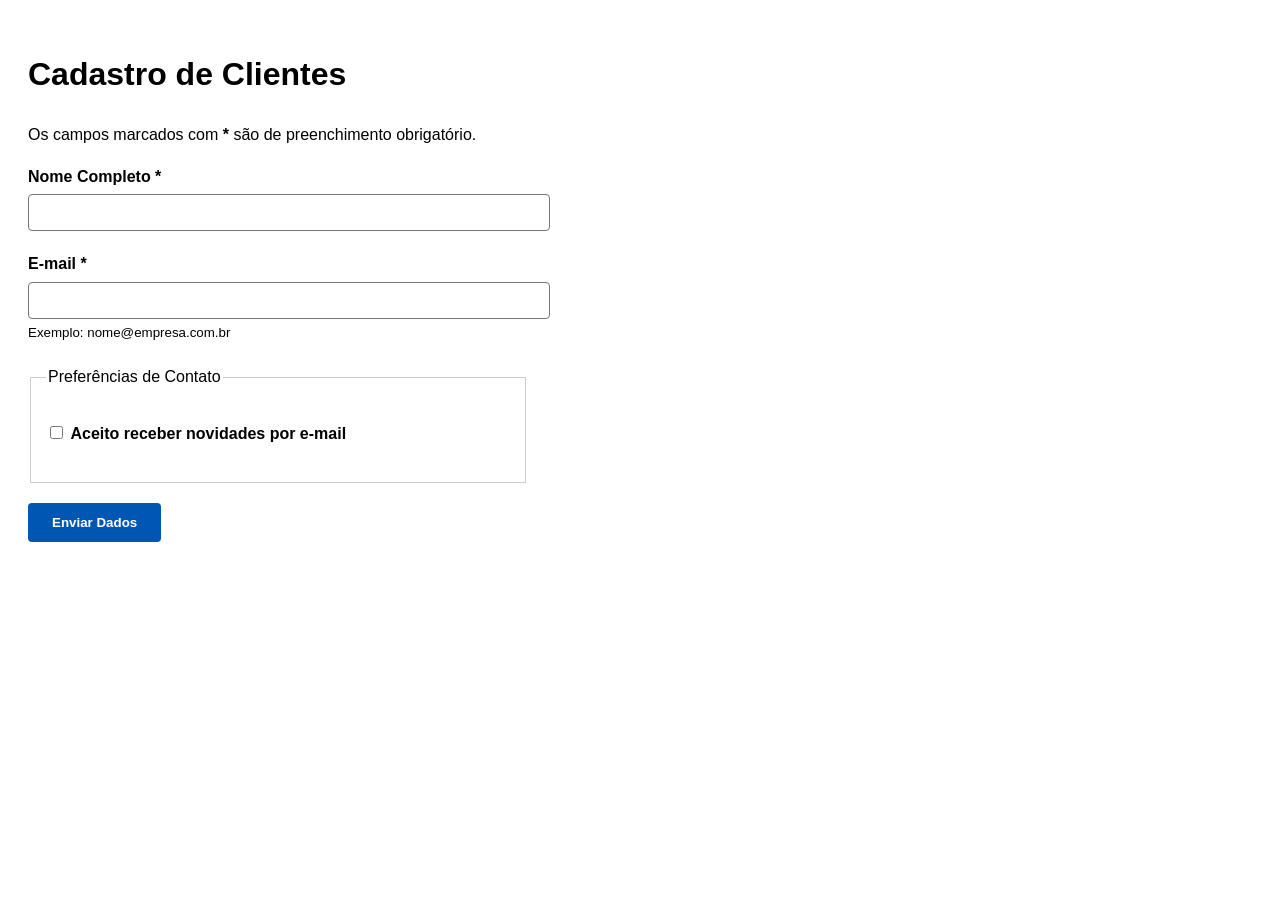
==== index.html @ 6111b1d9 "entregando atividade formulário" ====
<!DOCTYPE html>
<html lang="pt-br">
<head>
    <meta charset="UTF-8">
    <meta name="viewport" content="width=device-width, initial-scale=1.0">
    <title>Cadastro de Clientes</title>
    <style>
        body { font-family: sans-serif; padding: 20px; line-height: 1.6; max-width: 500px; }
        
       
        form p { margin-bottom: 20px; }
        label { display: block; font-weight: bold; margin-bottom: 5px; }
        input[type="text"], input[type="email"], input[type="tel"] { 
            width: 100%; padding: 10px; border: 1px solid #767676; border-radius: 4px; 
        }
        button { 
            padding: 12px 24px; background-color: #0056b3; color: white; 
            border: none; border-radius: 4px; font-weight: bold; cursor: pointer;
        }
        button:focus { outline: 3px solid #ff8c00; }
        fieldset { border: 1px solid #ccc; padding: 15px; margin-bottom: 20px; }
    </style>
</head>
<body>

    <main>
        <header>
            <h1>Cadastro de Clientes</h1>
            <p>Os campos marcados com <strong>*</strong> são de preenchimento obrigatório.</p>
        </header>

        <form action="#" method="post">
            <p>
                <label for="nome">Nome Completo *</label>
                <input type="text" id="nome" name="nome" required aria-required="true">
            </p>

            <p>
                <label for="email">E-mail *</label>
                <input type="email" id="email" name="email" required aria-required="true" aria-describedby="dica-email">
                <small id="dica-email">Exemplo: nome@empresa.com.br</small>
            </p>

            <fieldset>
                <legend>Preferências de Contato</legend>
                <p>
                    <input type="checkbox" id="newsletter" name="newsletter">
                    <label for="newsletter" style="display: inline;">Aceito receber novidades por e-mail</label>
                </p>
            </fieldset>

            <footer>
                <button type="submit" aria-label="Finalizar e enviar cadastro">Enviar Dados</button>
            </footer>
        </form>
    </main>

</body>
</html>
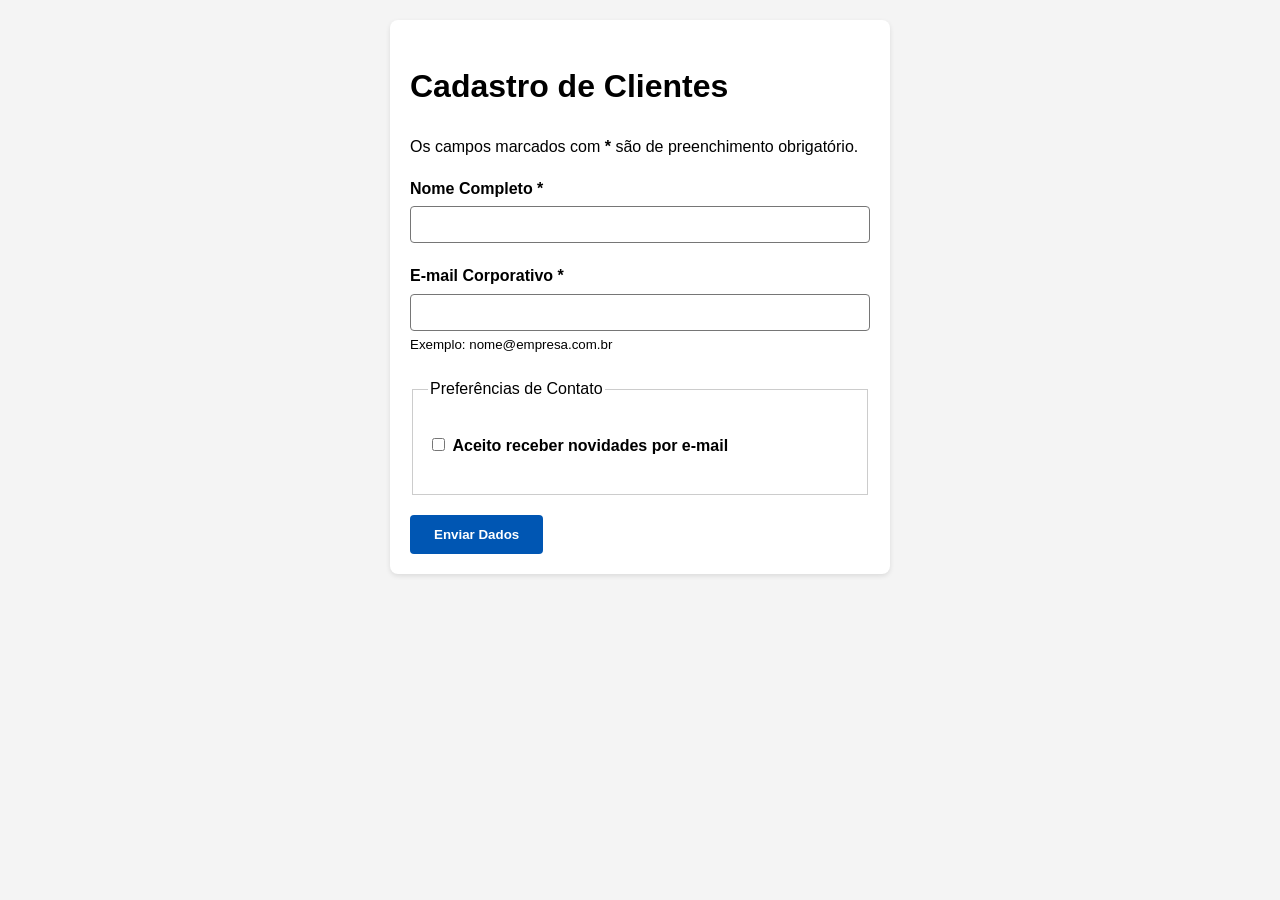
==== commit 37ce9148: "corrigindo separando css dohtml" ====
--- a/index.html
+++ b/index.html
@@ -3,23 +3,8 @@
 <head>
     <meta charset="UTF-8">
     <meta name="viewport" content="width=device-width, initial-scale=1.0">
-    <title>Cadastro de Clientes</title>
-    <style>
-        body { font-family: sans-serif; padding: 20px; line-height: 1.6; max-width: 500px; }
-        
-       
-        form p { margin-bottom: 20px; }
-        label { display: block; font-weight: bold; margin-bottom: 5px; }
-        input[type="text"], input[type="email"], input[type="tel"] { 
-            width: 100%; padding: 10px; border: 1px solid #767676; border-radius: 4px; 
-        }
-        button { 
-            padding: 12px 24px; background-color: #0056b3; color: white; 
-            border: none; border-radius: 4px; font-weight: bold; cursor: pointer;
-        }
-        button:focus { outline: 3px solid #ff8c00; }
-        fieldset { border: 1px solid #ccc; padding: 15px; margin-bottom: 20px; }
-    </style>
+    <title>Cadastro de Clientes - Acessível</title>
+    <link rel="stylesheet" href="style.css">
 </head>
 <body>
 
@@ -36,7 +21,7 @@
             </p>
 
             <p>
-                <label for="email">E-mail *</label>
+                <label for="email">E-mail Corporativo *</label>
                 <input type="email" id="email" name="email" required aria-required="true" aria-describedby="dica-email">
                 <small id="dica-email">Exemplo: nome@empresa.com.br</small>
             </p>
--- a/style.css
+++ b/style.css
@@ -0,0 +1,55 @@
+body { 
+    font-family: sans-serif; 
+    padding: 20px; 
+    line-height: 1.6; 
+    max-width: 500px; 
+    margin: 0 auto;
+    background-color: #f4f4f4;
+}
+
+main {
+    background: white;
+    padding: 20px;
+    border-radius: 8px;
+    box-shadow: 0 2px 5px rgba(0,0,0,0.1);
+}
+
+form p { 
+    margin-bottom: 20px; 
+}
+
+label { 
+    display: block; 
+    font-weight: bold; 
+    margin-bottom: 5px; 
+}
+
+input[type="text"], 
+input[type="email"], 
+input[type="tel"] { 
+    width: 100%; 
+    padding: 10px; 
+    border: 1px solid #767676; 
+    border-radius: 4px; 
+    box-sizing: border-box; /* Garante que o padding não aumente a largura */
+}
+
+button { 
+    padding: 12px 24px; 
+    background-color: #0056b3; 
+    color: white; 
+    border: none; 
+    border-radius: 4px; 
+    font-weight: bold; 
+    cursor: pointer;
+}
+
+button:focus { 
+    outline: 3px solid #ff8c00; 
+}
+
+fieldset { 
+    border: 1px solid #ccc; 
+    padding: 15px; 
+    margin-bottom: 20px; 
+}
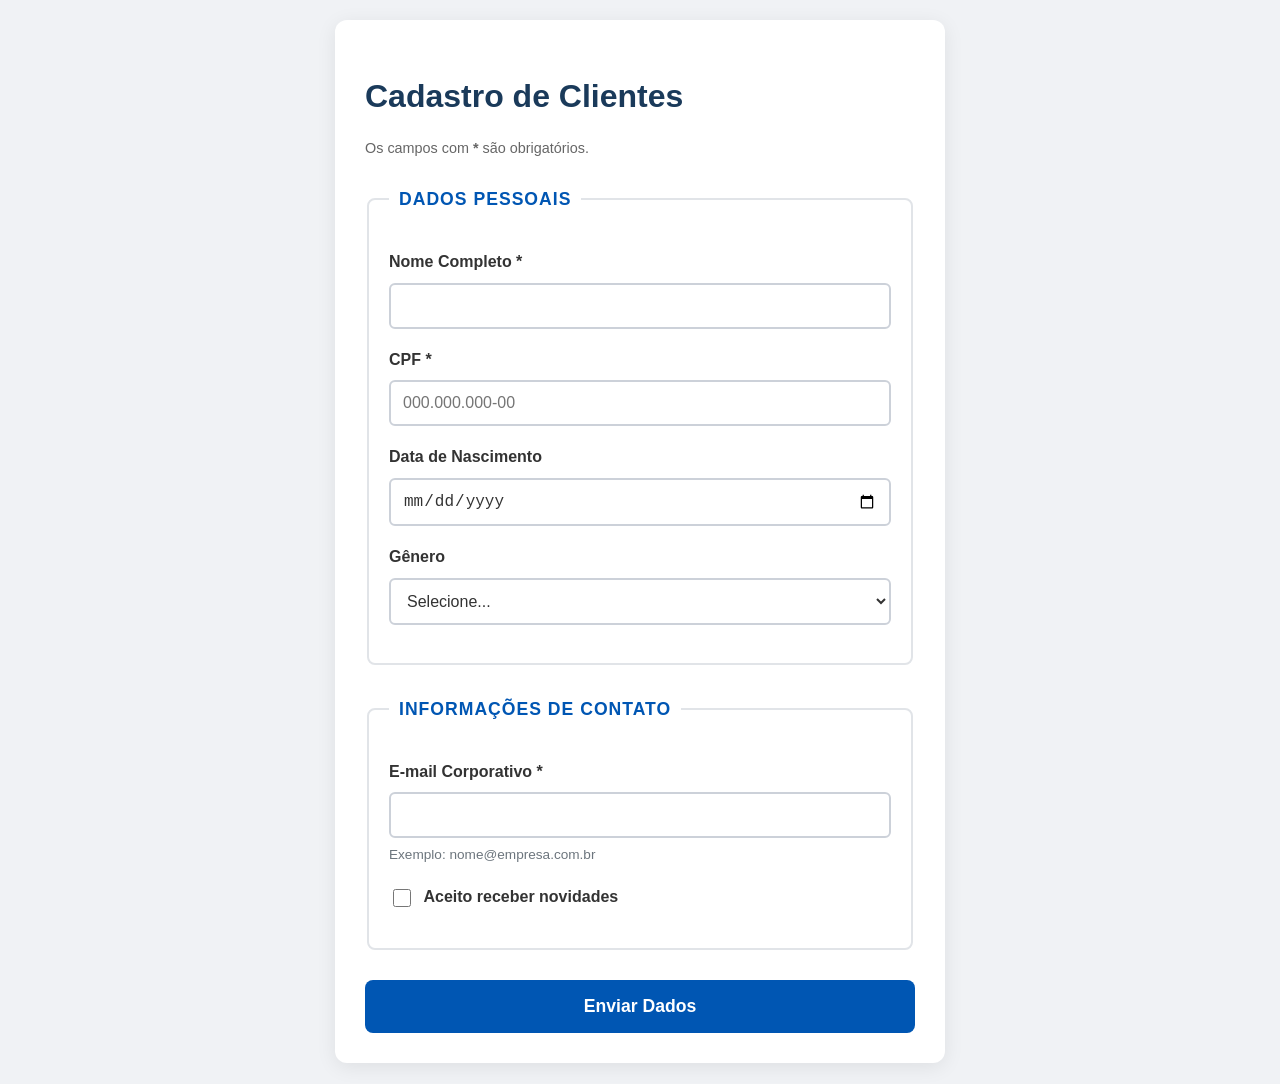
==== commit 50410eda: "acrecentei dados pessoais no formulário" ====
--- a/index.html
+++ b/index.html
@@ -3,7 +3,7 @@
 <head>
     <meta charset="UTF-8">
     <meta name="viewport" content="width=device-width, initial-scale=1.0">
-    <title>Cadastro de Clientes - Acessível</title>
+    <title>Cadastro de Clientes - Completo</title>
     <link rel="stylesheet" href="style.css">
 </head>
 <body>
@@ -11,26 +11,50 @@
     <main>
         <header>
             <h1>Cadastro de Clientes</h1>
-            <p>Os campos marcados com <strong>*</strong> são de preenchimento obrigatório.</p>
+            <p>Os campos com <strong>*</strong> são obrigatórios.</p>
         </header>
 
         <form action="#" method="post">
-            <p>
-                <label for="nome">Nome Completo *</label>
-                <input type="text" id="nome" name="nome" required aria-required="true">
-            </p>
+            <fieldset>
+                <legend>Dados Pessoais</legend>
+                
+                <p>
+                    <label for="nome">Nome Completo *</label>
+                    <input type="text" id="nome" name="nome" required aria-required="true">
+                </p>
 
-            <p>
-                <label for="email">E-mail Corporativo *</label>
-                <input type="email" id="email" name="email" required aria-required="true" aria-describedby="dica-email">
-                <small id="dica-email">Exemplo: nome@empresa.com.br</small>
-            </p>
+                <p>
+                    <label for="cpf">CPF *</label>
+                    <input type="text" id="cpf" name="cpf" required aria-required="true" placeholder="000.000.000-00">
+                </p>
+
+                <p>
+                    <label for="nascimento">Data de Nascimento</label>
+                    <input type="date" id="nascimento" name="nascimento">
+                </p>
+
+                <p>
+                    <label for="genero">Gênero</label>
+                    <select id="genero" name="genero">
+                        <option value="">Selecione...</option>
+                        <option value="feminino">Feminino</option>
+                        <option value="masculino">Masculino</option>
+                        <option value="outro">Outro / Não informar</option>
+                    </select>
+                </p>
+            </fieldset>
 
             <fieldset>
-                <legend>Preferências de Contato</legend>
+                <legend>Informações de Contato</legend>
+                <p>
+                    <label for="email">E-mail Corporativo *</label>
+                    <input type="email" id="email" name="email" required aria-required="true" aria-describedby="dica-email">
+                    <small id="dica-email">Exemplo: nome@empresa.com.br</small>
+                </p>
+
                 <p>
                     <input type="checkbox" id="newsletter" name="newsletter">
-                    <label for="newsletter" style="display: inline;">Aceito receber novidades por e-mail</label>
+                    <label for="newsletter" style="display: inline;">Aceito receber novidades</label>
                 </p>
             </fieldset>
 
--- a/style.css
+++ b/style.css
@@ -1,55 +1,127 @@
+/* Configurações Gerais */
+* {
+    box-sizing: border-box;
+}
+
 body { 
-    font-family: sans-serif; 
+    font-family: 'Segoe UI', Tahoma, Geneva, Verdana, sans-serif; 
     padding: 20px; 
     line-height: 1.6; 
-    max-width: 500px; 
+    max-width: 650px; /* Aumentamos um pouco para acomodar melhor os grupos */
     margin: 0 auto;
-    background-color: #f4f4f4;
+    background-color: #f0f2f5;
+    color: #333;
 }
 
 main {
-    background: white;
-    padding: 20px;
-    border-radius: 8px;
-    box-shadow: 0 2px 5px rgba(0,0,0,0.1);
+    background: #ffffff;
+    padding: 30px;
+    border-radius: 12px;
+    box-shadow: 0 4px 20px rgba(0,0,0,0.08);
 }
 
+h1 {
+    color: #1a3a5a;
+    margin-bottom: 10px;
+}
+
+header p {
+    margin-bottom: 25px;
+    font-size: 0.9rem;
+    color: #666;
+}
+
+/* Estilização dos Grupos (Fieldsets) */
+fieldset { 
+    border: 2px solid #e1e4e8; 
+    padding: 20px; 
+    margin-bottom: 30px; 
+    border-radius: 8px;
+    transition: border-color 0.3s ease;
+}
+
+fieldset:focus-within {
+    border-color: #0056b3; /* Destaca o grupo que está sendo preenchido */
+}
+
+legend { 
+    font-weight: bold; 
+    padding: 0 10px; 
+    color: #0056b3;
+    font-size: 1.1rem;
+    text-transform: uppercase;
+    letter-spacing: 1px;
+}
+
+/* Espaçamento entre os campos */
 form p { 
-    margin-bottom: 20px; 
+    margin-bottom: 18px; 
 }
 
 label { 
     display: block; 
-    font-weight: bold; 
-    margin-bottom: 5px; 
+    font-weight: 600; 
+    margin-bottom: 8px; 
 }
 
+/* Estilização dos Inputs, Selects e Datas */
 input[type="text"], 
 input[type="email"], 
-input[type="tel"] { 
+input[type="date"],
+select { 
     width: 100%; 
-    padding: 10px; 
-    border: 1px solid #767676; 
-    border-radius: 4px; 
-    box-sizing: border-box; /* Garante que o padding não aumente a largura */
+    padding: 12px; 
+    border: 2px solid #ccd1d9; 
+    border-radius: 6px; 
+    font-size: 1rem;
+    background-color: #fff;
+    color: #333;
 }
 
+/* Estilo específico para Checkbox */
+input[type="checkbox"] {
+    width: 18px;
+    height: 18px;
+    vertical-align: middle;
+    margin-right: 8px;
+    cursor: pointer;
+}
+
+/* FOCO ACESSÍVEL (Crucial para a Parte 2 da Atividade) */
+input:focus, 
+select:focus, 
+button:focus { 
+    outline: none;
+    border-color: #0056b3;
+    box-shadow: 0 0 0 4px rgba(0, 86, 179, 0.25);
+}
+
+/* Botão de Envio */
 button { 
-    padding: 12px 24px; 
+    width: 100%; 
+    padding: 16px; 
     background-color: #0056b3; 
     color: white; 
     border: none; 
-    border-radius: 4px; 
+    border-radius: 8px; 
     font-weight: bold; 
+    font-size: 1.1rem;
     cursor: pointer;
+    transition: background-color 0.2s ease;
 }
 
-button:focus { 
-    outline: 3px solid #ff8c00; 
+button:hover {
+    background-color: #004494;
 }
 
-fieldset { 
-    border: 1px solid #ccc; 
-    padding: 15px; 
-    margin-bottom: 20px; 
+button:active {
+    background-color: #003366;
+}
+
+/* Texto de ajuda (small) */
+small {
+    display: block;
+    margin-top: 6px;
+    color: #6c757d;
+    font-size: 0.85rem;
 }
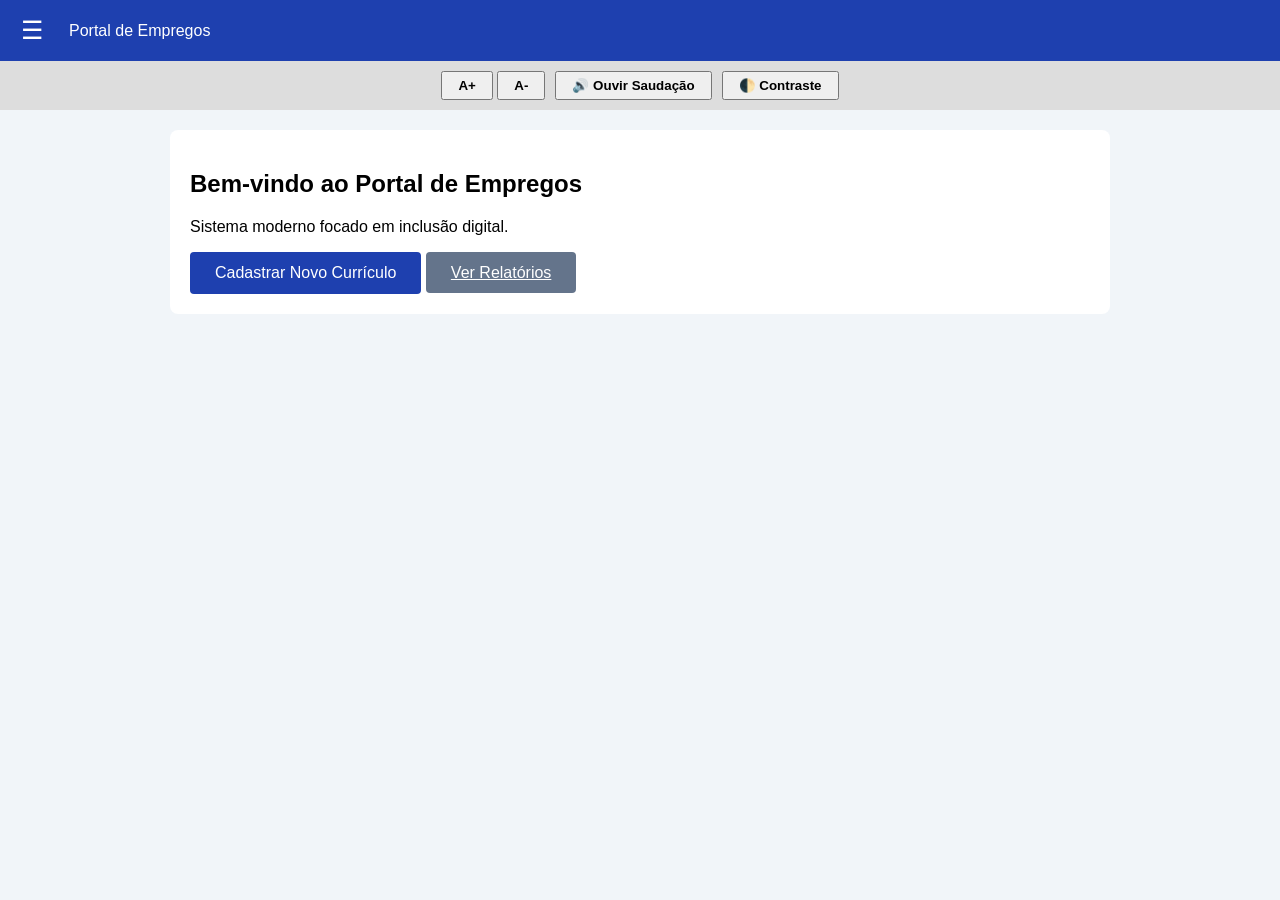
==== commit 20c6f7b9: "Navegação entre as páginas e menu sanduiche com acessibilidade em todas as páginas" ====
--- a/index.html
+++ b/index.html
@@ -3,66 +3,43 @@
 <head>
     <meta charset="UTF-8">
     <meta name="viewport" content="width=device-width, initial-scale=1.0">
-    <title>Cadastro de Clientes - Completo</title>
+    <title>Portal de Empregos Acessível</title>
     <link rel="stylesheet" href="style.css">
 </head>
 <body>
+<header>
+    <button class="openbtn" onclick="toggleMenu()">☰</button>
+    <span class="logo">Portal de Empregos</span>
+</header>
 
-    <main>
-        <header>
-            <h1>Cadastro de Clientes</h1>
-            <p>Os campos com <strong>*</strong> são obrigatórios.</p>
-        </header>
+<div class="accessibility-bar">
+    <div class="grupo-controle">
+        <button onclick="alterarFonte(2)">A+</button>
+        <button onclick="alterarFonte(-2)">A-</button>
+    </div>
+    <div class="grupo-controle">
+        <button class="btn-audio" onclick="falar('Bem-vindo ao Portal de Empregos')">🔊 Ouvir Saudação</button>
+    </div>
+    <button id="btnContraste">🌓 Contraste</button>
+</div>
+    <nav id="menuLateral" class="sidebar">
+        <button class="closebtn" onclick="toggleMenu()" aria-label="Fechar menu">&times;</button>
+        <a href="index.html">🏠 Início</a>
+        <a href="form.html">📝 Cadastro</a>
+        <a href="tabela.html">📊 Relatório</a>
+    </nav>
 
-        <form action="#" method="post">
-            <fieldset>
-                <legend>Dados Pessoais</legend>
-                
-                <p>
-                    <label for="nome">Nome Completo *</label>
-                    <input type="text" id="nome" name="nome" required aria-required="true">
-                </p>
-
-                <p>
-                    <label for="cpf">CPF *</label>
-                    <input type="text" id="cpf" name="cpf" required aria-required="true" placeholder="000.000.000-00">
-                </p>
-
-                <p>
-                    <label for="nascimento">Data de Nascimento</label>
-                    <input type="date" id="nascimento" name="nascimento">
-                </p>
-
-                <p>
-                    <label for="genero">Gênero</label>
-                    <select id="genero" name="genero">
-                        <option value="">Selecione...</option>
-                        <option value="feminino">Feminino</option>
-                        <option value="masculino">Masculino</option>
-                        <option value="outro">Outro / Não informar</option>
-                    </select>
-                </p>
-            </fieldset>
-
-            <fieldset>
-                <legend>Informações de Contato</legend>
-                <p>
-                    <label for="email">E-mail Corporativo *</label>
-                    <input type="email" id="email" name="email" required aria-required="true" aria-describedby="dica-email">
-                    <small id="dica-email">Exemplo: nome@empresa.com.br</small>
-                </p>
-
-                <p>
-                    <input type="checkbox" id="newsletter" name="newsletter">
-                    <label for="newsletter" style="display: inline;">Aceito receber novidades</label>
-                </p>
-            </fieldset>
-
-            <footer>
-                <button type="submit" aria-label="Finalizar e enviar cadastro">Enviar Dados</button>
-            </footer>
-        </form>
+    <main id="conteudoPrincipal" class="container">
+        <section id="home-content">
+            <h1>Bem-vindo ao Portal de Empregos</h1>
+            <p>Sistema moderno focado em inclusão digital.</p>
+            <div class="acoes-home">
+                <a href="form.html" class="btn-enviar">Cadastrar Novo Currículo</a>
+                <a href="tabela.html" class="btn-limpar">Ver Relatórios</a>
+            </div>
+        </section>
     </main>
 
+    <script src="script.js"></script>
 </body>
 </html>
--- a/style.css
+++ b/style.css
@@ -1,127 +1,37 @@
-/* Configurações Gerais */
-* {
-    box-sizing: border-box;
+:root {
+    --primary: #1e40af;
+    --bg: #f1f5f9;
+    --text: #1e293b;
 }
 
-body { 
-    font-family: 'Segoe UI', Tahoma, Geneva, Verdana, sans-serif; 
-    padding: 20px; 
-    line-height: 1.6; 
-    max-width: 650px; /* Aumentamos um pouco para acomodar melhor os grupos */
-    margin: 0 auto;
-    background-color: #f0f2f5;
-    color: #333;
-}
+body { font-family: sans-serif; background: var(--bg); margin: 0; transition: 0.3s; }
+.container { max-width: 900px; margin: 20px auto; padding: 20px; background: white; border-radius: 8px; }
 
-main {
-    background: #ffffff;
-    padding: 30px;
-    border-radius: 12px;
-    box-shadow: 0 4px 20px rgba(0,0,0,0.08);
-}
+/* Menu Lateral */
+.sidebar { height: 100%; width: 0; position: fixed; top: 0; left: 0; background: #111; overflow-x: hidden; transition: 0.5s; padding-top: 60px; z-index: 1000; }
+.sidebar a { padding: 15px 30px; text-decoration: none; font-size: 20px; color: #818181; display: block; }
+.sidebar a:hover { color: white; }
+.sidebar .closebtn { position: absolute; top: 0; right: 20px; font-size: 40px; background: none; color: white; border: none; }
 
-h1 {
-    color: #1a3a5a;
-    margin-bottom: 10px;
-}
+/* Cabeçalho */
+header { background: var(--primary); color: white; padding: 15px; display: flex; align-items: center; gap: 20px; }
+.openbtn { font-size: 25px; background: none; border: none; color: white; cursor: pointer; }
 
-header p {
-    margin-bottom: 25px;
-    font-size: 0.9rem;
-    color: #666;
-}
+/* Barra Acessibilidade */
+.accessibility-bar { background: #ddd; padding: 10px; display: flex; justify-content: center; gap: 10px; }
+.accessibility-bar button { padding: 5px 15px; cursor: pointer; font-weight: bold; }
 
-/* Estilização dos Grupos (Fieldsets) */
-fieldset { 
-    border: 2px solid #e1e4e8; 
-    padding: 20px; 
-    margin-bottom: 30px; 
-    border-radius: 8px;
-    transition: border-color 0.3s ease;
-}
+/* Formulário e Tabela */
+.campo { margin-bottom: 15px; display: flex; flex-direction: column; }
+input { padding: 10px; border: 1px solid #ccc; border-radius: 4px; }
+table { width: 100%; border-collapse: collapse; }
+th, td { border-bottom: 1px solid #ddd; padding: 12px; text-align: left; }
 
-fieldset:focus-within {
-    border-color: #0056b3; /* Destaca o grupo que está sendo preenchido */
-}
+/* Alto Contraste */
+body.alto-contraste { background: black !important; color: white !important; }
+body.alto-contraste .container { background: black; border: 2px solid white; }
+body.alto-contraste header { background: white; color: black; }
+body.alto-contraste .openbtn { color: black; }
 
-legend { 
-    font-weight: bold; 
-    padding: 0 10px; 
-    color: #0056b3;
-    font-size: 1.1rem;
-    text-transform: uppercase;
-    letter-spacing: 1px;
-}
-
-/* Espaçamento entre os campos */
-form p { 
-    margin-bottom: 18px; 
-}
-
-label { 
-    display: block; 
-    font-weight: 600; 
-    margin-bottom: 8px; 
-}
-
-/* Estilização dos Inputs, Selects e Datas */
-input[type="text"], 
-input[type="email"], 
-input[type="date"],
-select { 
-    width: 100%; 
-    padding: 12px; 
-    border: 2px solid #ccd1d9; 
-    border-radius: 6px; 
-    font-size: 1rem;
-    background-color: #fff;
-    color: #333;
-}
-
-/* Estilo específico para Checkbox */
-input[type="checkbox"] {
-    width: 18px;
-    height: 18px;
-    vertical-align: middle;
-    margin-right: 8px;
-    cursor: pointer;
-}
-
-/* FOCO ACESSÍVEL (Crucial para a Parte 2 da Atividade) */
-input:focus, 
-select:focus, 
-button:focus { 
-    outline: none;
-    border-color: #0056b3;
-    box-shadow: 0 0 0 4px rgba(0, 86, 179, 0.25);
-}
-
-/* Botão de Envio */
-button { 
-    width: 100%; 
-    padding: 16px; 
-    background-color: #0056b3; 
-    color: white; 
-    border: none; 
-    border-radius: 8px; 
-    font-weight: bold; 
-    font-size: 1.1rem;
-    cursor: pointer;
-    transition: background-color 0.2s ease;
-}
-
-button:hover {
-    background-color: #004494;
-}
-
-button:active {
-    background-color: #003366;
-}
-
-/* Texto de ajuda (small) */
-small {
-    display: block;
-    margin-top: 6px;
-    color: #6c757d;
-    font-size: 0.85rem;
-}+.btn-enviar { background: var(--primary); color: white; padding: 12px 25px; border: none; border-radius: 4px; cursor: pointer; text-decoration: none; display: inline-block; }
+.btn-limpar { background: #64748b; color: white; padding: 12px 25px; border: none; border-radius: 4px; cursor: pointer; }
